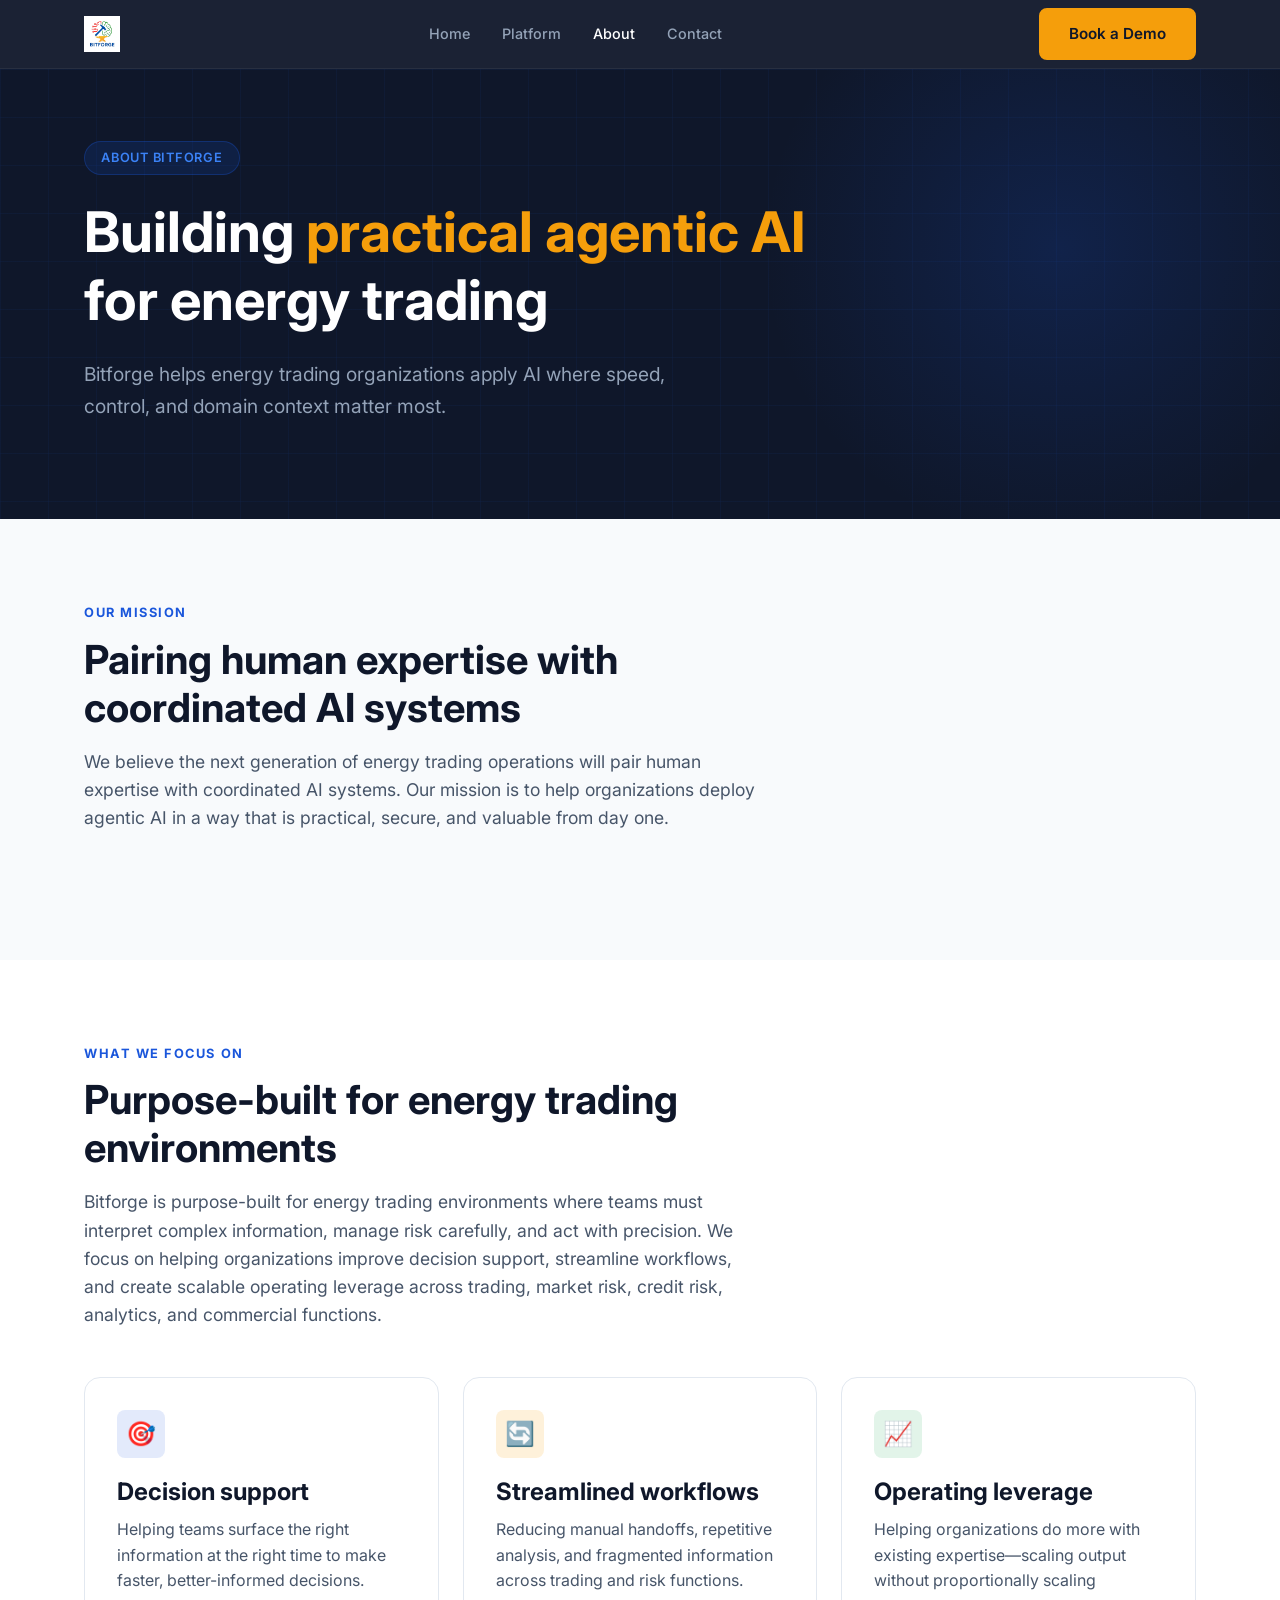
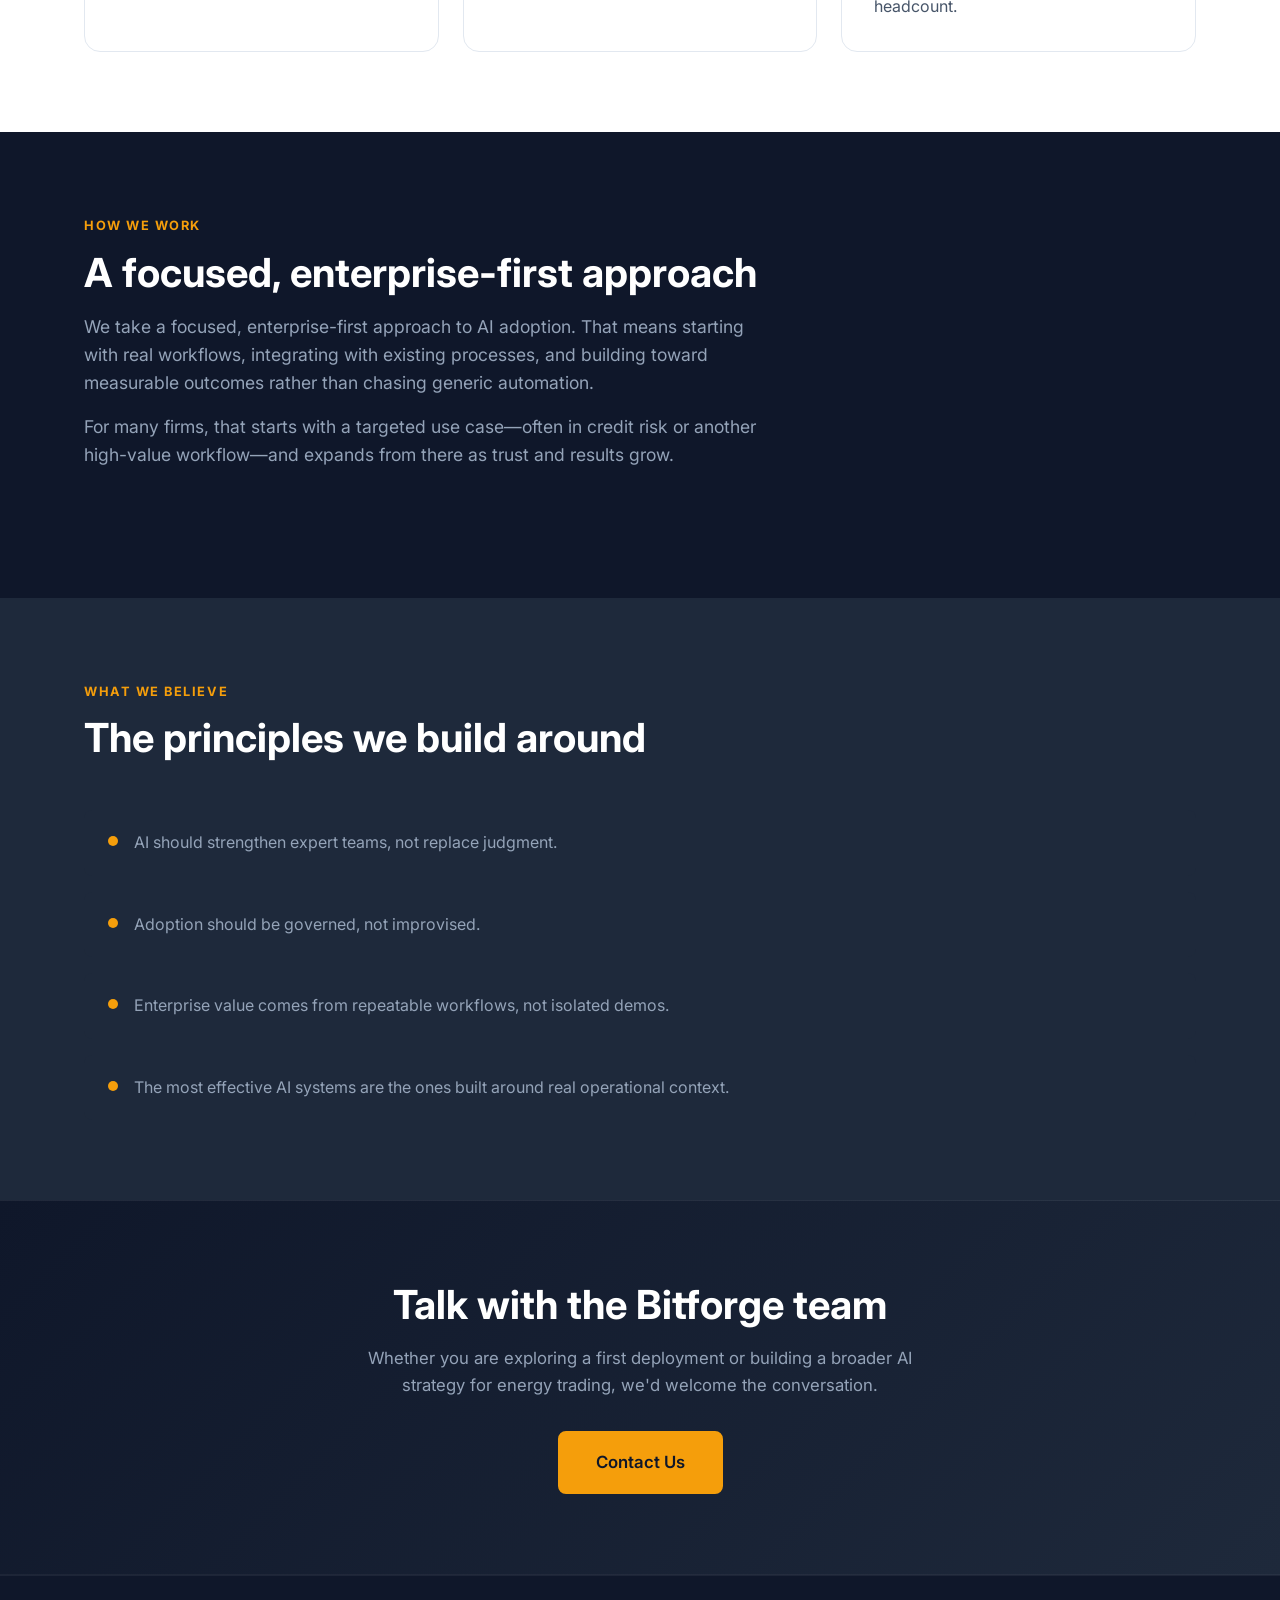
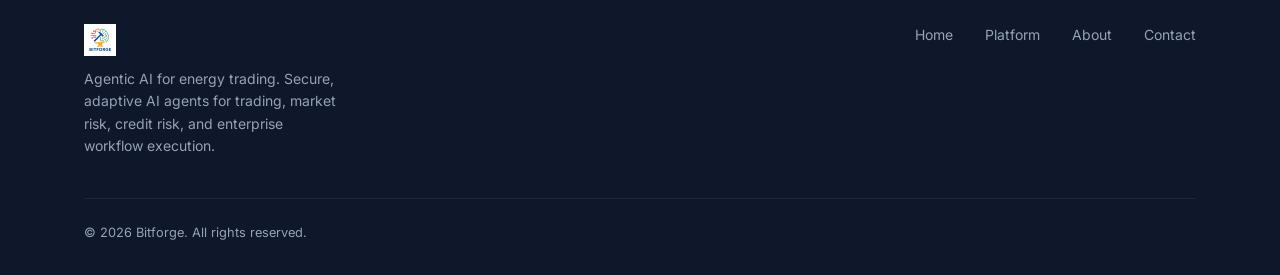
==== about.html @ 6496f8df "Initial commit — BitForge AGI website HTML/CSS/JS static site with homepage, about, platform, and co" ====
<!DOCTYPE html>
<html lang="en">
<head>
  <meta charset="UTF-8" />
  <meta name="viewport" content="width=device-width, initial-scale=1.0" />
  <title>About — Bitforge</title>
  <meta name="description" content="Building practical agentic AI for energy trading. Bitforge helps energy trading organizations apply AI where speed, control, and domain context matter most." />
  <link rel="icon" type="image/png" href="assets/bitforgelogo.png" />
  <link rel="preconnect" href="https://fonts.googleapis.com" />
  <link rel="preconnect" href="https://fonts.gstatic.com" crossorigin />
  <link href="https://fonts.googleapis.com/css2?family=Inter:wght@400;500;600;700;800&display=swap" rel="stylesheet" />
  <link rel="stylesheet" href="css/styles.css" />
</head>
<body>

  <!-- ===== NAV ===== -->
  <nav class="nav" role="navigation" aria-label="Main navigation">
    <div class="container nav-inner">
      <a href="index.html" class="nav-logo" aria-label="Bitforge home">
        <img src="assets/bitforgelogo.png" alt="Bitforge logo" />
      </a>
      <ul class="nav-links" role="list">
        <li><a href="index.html">Home</a></li>
        <li><a href="platform.html">Platform</a></li>
        <li><a href="about.html">About</a></li>
        <li><a href="contact.html">Contact</a></li>
      </ul>
      <a href="contact.html" class="btn btn-gold nav-cta">Book a Demo</a>
      <button class="nav-toggle" id="navToggle" aria-label="Toggle menu" aria-expanded="false">
        <span></span><span></span><span></span>
      </button>
    </div>
    <div class="nav-mobile" id="navMobile">
      <a href="index.html">Home</a>
      <a href="platform.html">Platform</a>
      <a href="about.html">About</a>
      <a href="contact.html">Contact</a>
      <a href="contact.html" class="btn btn-gold">Book a Demo</a>
    </div>
  </nav>

  <!-- ===== HERO ===== -->
  <section class="hero hero-sm">
    <div class="container">
      <div class="hero-eyebrow">About Bitforge</div>
      <h1>Building <span class="accent">practical agentic AI</span> for energy trading</h1>
      <p class="hero-sub">
        Bitforge helps energy trading organizations apply AI where speed, control, and domain context matter most.
      </p>
    </div>
  </section>

  <!-- ===== MISSION ===== -->
  <section class="section-light">
    <div class="container">
      <div class="section-header">
        <span class="section-label">Our mission</span>
        <h2>Pairing human expertise with coordinated AI systems</h2>
        <p>
          We believe the next generation of energy trading operations will pair human expertise with coordinated AI systems. Our mission is to help organizations deploy agentic AI in a way that is practical, secure, and valuable from day one.
        </p>
      </div>
    </div>
  </section>

  <!-- ===== WHAT WE FOCUS ON ===== -->
  <section>
    <div class="container">
      <div class="section-header">
        <span class="section-label">What we focus on</span>
        <h2>Purpose-built for energy trading environments</h2>
        <p>
          Bitforge is purpose-built for energy trading environments where teams must interpret complex information, manage risk carefully, and act with precision. We focus on helping organizations improve decision support, streamline workflows, and create scalable operating leverage across trading, market risk, credit risk, analytics, and commercial functions.
        </p>
      </div>

      <div class="card-grid card-grid-3">
        <div class="card fade-in">
          <div class="card-icon icon-blue">🎯</div>
          <h3>Decision support</h3>
          <p>Helping teams surface the right information at the right time to make faster, better-informed decisions.</p>
        </div>
        <div class="card fade-in">
          <div class="card-icon icon-gold">🔄</div>
          <h3>Streamlined workflows</h3>
          <p>Reducing manual handoffs, repetitive analysis, and fragmented information across trading and risk functions.</p>
        </div>
        <div class="card fade-in">
          <div class="card-icon icon-green">📈</div>
          <h3>Operating leverage</h3>
          <p>Helping organizations do more with existing expertise—scaling output without proportionally scaling headcount.</p>
        </div>
      </div>
    </div>
  </section>

  <!-- ===== HOW WE WORK ===== -->
  <section class="section-dark">
    <div class="container">
      <div class="section-header">
        <span class="section-label">How we work</span>
        <h2>A focused, enterprise-first approach</h2>
        <p>
          We take a focused, enterprise-first approach to AI adoption. That means starting with real workflows, integrating with existing processes, and building toward measurable outcomes rather than chasing generic automation.
        </p>
        <p style="margin-top: 16px;">
          For many firms, that starts with a targeted use case—often in credit risk or another high-value workflow—and expands from there as trust and results grow.
        </p>
      </div>
    </div>
  </section>

  <!-- ===== WHAT WE BELIEVE ===== -->
  <section class="section-mid">
    <div class="container">
      <div class="section-header">
        <span class="section-label">What we believe</span>
        <h2>The principles we build around</h2>
      </div>

      <div class="beliefs">
        <div class="belief-item fade-in">
          <div class="belief-dot"></div>
          <p>AI should strengthen expert teams, not replace judgment.</p>
        </div>
        <div class="belief-item fade-in">
          <div class="belief-dot"></div>
          <p>Adoption should be governed, not improvised.</p>
        </div>
        <div class="belief-item fade-in">
          <div class="belief-dot"></div>
          <p>Enterprise value comes from repeatable workflows, not isolated demos.</p>
        </div>
        <div class="belief-item fade-in">
          <div class="belief-dot"></div>
          <p>The most effective AI systems are the ones built around real operational context.</p>
        </div>
      </div>
    </div>
  </section>

  <!-- ===== CTA ===== -->
  <section class="cta-banner">
    <div class="container">
      <h2>Talk with the Bitforge team</h2>
      <p>Whether you are exploring a first deployment or building a broader AI strategy for energy trading, we'd welcome the conversation.</p>
      <a href="contact.html" class="btn btn-gold btn-lg">Contact Us</a>
    </div>
  </section>

  <!-- ===== FOOTER ===== -->
  <footer class="footer">
    <div class="container">
      <div class="footer-inner">
        <div class="footer-brand">
          <img src="assets/bitforgelogo.png" alt="Bitforge" />
          <p>Agentic AI for energy trading. Secure, adaptive AI agents for trading, market risk, credit risk, and enterprise workflow execution.</p>
        </div>
        <nav class="footer-nav" aria-label="Footer navigation">
          <a href="index.html">Home</a>
          <a href="platform.html">Platform</a>
          <a href="about.html">About</a>
          <a href="contact.html">Contact</a>
        </nav>
      </div>
      <div class="footer-bottom">
        <p>&copy; <span id="year"></span> Bitforge. All rights reserved.</p>
      </div>
    </div>
  </footer>

  <script src="js/main.js"></script>
  <script>document.getElementById('year').textContent = new Date().getFullYear();</script>
</body>
</html>
---- css/styles.css ----
/* ============================================================
   BITFORGE — Main Stylesheet
   ============================================================ */

/* ---------- Variables ---------- */
:root {
  --blue:        #1A56DB;
  --blue-dark:   #1341B0;
  --blue-light:  #3B82F6;
  --gold:        #F59E0B;
  --gold-dark:   #D97706;
  --red:         #DC2626;
  --green:       #16A34A;

  --navy:        #0F172A;
  --navy-mid:    #1E293B;
  --navy-light:  #334155;
  --slate:       #475569;
  --muted:       #94A3B8;
  --border:      #E2E8F0;
  --bg-light:    #F8FAFC;
  --white:       #FFFFFF;

  --font-sans:   'Inter', system-ui, -apple-system, sans-serif;
  --radius:      8px;
  --radius-lg:   16px;
  --transition:  0.2s ease;
  --shadow-sm:   0 1px 3px rgba(0,0,0,0.08);
  --shadow-md:   0 4px 16px rgba(0,0,0,0.12);
  --shadow-lg:   0 16px 48px rgba(0,0,0,0.18);
}

/* ---------- Reset ---------- */
*, *::before, *::after { box-sizing: border-box; margin: 0; padding: 0; }

html { scroll-behavior: smooth; font-size: 16px; }

body {
  font-family: var(--font-sans);
  color: var(--navy);
  background: var(--white);
  line-height: 1.6;
  -webkit-font-smoothing: antialiased;
}

img { display: block; max-width: 100%; }
a { color: inherit; text-decoration: none; }
ul { list-style: none; }

/* ---------- Typography ---------- */
h1, h2, h3, h4 { line-height: 1.2; font-weight: 700; }

h1 { font-size: clamp(2rem, 5vw, 3.5rem); }
h2 { font-size: clamp(1.5rem, 3.5vw, 2.5rem); }
h3 { font-size: clamp(1.125rem, 2vw, 1.5rem); }
h4 { font-size: 1.1rem; }

p { color: var(--slate); }

.text-white p, .text-white { color: var(--white); }
.text-muted { color: var(--muted); }
.text-blue  { color: var(--blue); }
.text-gold  { color: var(--gold); }

/* ---------- Layout ---------- */
.container {
  max-width: 1160px;
  margin: 0 auto;
  padding: 0 24px;
}

section { padding: 80px 0; }

.section-label {
  display: inline-block;
  font-size: 0.8rem;
  font-weight: 700;
  letter-spacing: 0.12em;
  text-transform: uppercase;
  color: var(--blue);
  margin-bottom: 12px;
}

.section-header {
  max-width: 680px;
  margin-bottom: 48px;
}

.section-header h2 { margin-bottom: 16px; }
.section-header p { font-size: 1.1rem; }

.section-header.centered {
  text-align: center;
  margin-left: auto;
  margin-right: auto;
}

/* ---------- Buttons ---------- */
.btn {
  display: inline-flex;
  align-items: center;
  gap: 8px;
  padding: 12px 28px;
  border-radius: var(--radius);
  font-size: 0.95rem;
  font-weight: 600;
  cursor: pointer;
  border: 2px solid transparent;
  transition: background var(--transition), color var(--transition),
              border-color var(--transition), transform var(--transition);
  white-space: nowrap;
}

.btn:hover { transform: translateY(-1px); }
.btn:active { transform: translateY(0); }

.btn-primary {
  background: var(--blue);
  color: var(--white);
  border-color: var(--blue);
}
.btn-primary:hover {
  background: var(--blue-dark);
  border-color: var(--blue-dark);
}

.btn-gold {
  background: var(--gold);
  color: var(--navy);
  border-color: var(--gold);
}
.btn-gold:hover {
  background: var(--gold-dark);
  border-color: var(--gold-dark);
}

.btn-outline {
  background: transparent;
  color: var(--white);
  border-color: rgba(255,255,255,0.5);
}
.btn-outline:hover {
  border-color: var(--white);
  background: rgba(255,255,255,0.08);
}

.btn-outline-dark {
  background: transparent;
  color: var(--blue);
  border-color: var(--blue);
}
.btn-outline-dark:hover {
  background: var(--blue);
  color: var(--white);
}

.btn-lg { padding: 16px 36px; font-size: 1.05rem; }

.btn-group {
  display: flex;
  flex-wrap: wrap;
  gap: 12px;
  align-items: center;
}

/* ---------- Navigation ---------- */
.nav {
  position: sticky;
  top: 0;
  z-index: 100;
  background: rgba(15,23,42,0.95);
  backdrop-filter: blur(12px);
  border-bottom: 1px solid rgba(255,255,255,0.06);
}

.nav-inner {
  display: flex;
  align-items: center;
  justify-content: space-between;
  height: 68px;
}

.nav-logo {
  display: flex;
  align-items: center;
  gap: 10px;
}

.nav-logo img {
  height: 36px;
  width: auto;
  /* logo has white bg — invert only needed if bg is dark */
}

.nav-logo span {
  font-size: 1.25rem;
  font-weight: 800;
  color: var(--white);
  letter-spacing: -0.02em;
}

.nav-links {
  display: flex;
  align-items: center;
  gap: 32px;
}

.nav-links a {
  color: var(--muted);
  font-size: 0.9rem;
  font-weight: 500;
  transition: color var(--transition);
}

.nav-links a:hover,
.nav-links a.active { color: var(--white); }

.nav-cta { margin-left: 8px; }

/* Mobile hamburger */
.nav-toggle {
  display: none;
  flex-direction: column;
  gap: 5px;
  cursor: pointer;
  background: none;
  border: none;
  padding: 4px;
}

.nav-toggle span {
  display: block;
  width: 24px;
  height: 2px;
  background: var(--white);
  border-radius: 2px;
  transition: transform var(--transition), opacity var(--transition);
}

.nav-toggle.open span:nth-child(1) { transform: translateY(7px) rotate(45deg); }
.nav-toggle.open span:nth-child(2) { opacity: 0; }
.nav-toggle.open span:nth-child(3) { transform: translateY(-7px) rotate(-45deg); }

/* Mobile drawer */
.nav-mobile {
  display: none;
  flex-direction: column;
  gap: 0;
  background: var(--navy-mid);
  border-top: 1px solid rgba(255,255,255,0.06);
  padding: 16px 24px 24px;
}

.nav-mobile a {
  color: var(--muted);
  padding: 12px 0;
  font-weight: 500;
  border-bottom: 1px solid rgba(255,255,255,0.05);
  transition: color var(--transition);
}

.nav-mobile a:last-child { border-bottom: none; }
.nav-mobile a:hover { color: var(--white); }
.nav-mobile .btn { margin-top: 12px; width: 100%; justify-content: center; }

/* ---------- Hero ---------- */
.hero {
  background: var(--navy);
  padding: 100px 0 80px;
  position: relative;
  overflow: hidden;
}

/* Subtle grid pattern */
.hero::before {
  content: '';
  position: absolute;
  inset: 0;
  background-image:
    linear-gradient(rgba(26,86,219,0.06) 1px, transparent 1px),
    linear-gradient(90deg, rgba(26,86,219,0.06) 1px, transparent 1px);
  background-size: 48px 48px;
  pointer-events: none;
}

/* Glow blob */
.hero::after {
  content: '';
  position: absolute;
  top: -120px;
  right: -80px;
  width: 600px;
  height: 600px;
  background: radial-gradient(circle, rgba(26,86,219,0.18) 0%, transparent 70%);
  pointer-events: none;
}

.hero .container { position: relative; z-index: 1; }

.hero-eyebrow {
  display: inline-flex;
  align-items: center;
  gap: 8px;
  background: rgba(26,86,219,0.15);
  border: 1px solid rgba(26,86,219,0.3);
  border-radius: 999px;
  padding: 6px 16px;
  font-size: 0.8rem;
  font-weight: 600;
  color: var(--blue-light);
  letter-spacing: 0.06em;
  text-transform: uppercase;
  margin-bottom: 24px;
}

.hero h1 {
  color: var(--white);
  max-width: 760px;
  margin-bottom: 24px;
}

.hero h1 .accent { color: var(--gold); }

.hero-sub {
  font-size: clamp(1rem, 2vw, 1.2rem);
  color: var(--muted);
  max-width: 600px;
  margin-bottom: 36px;
  line-height: 1.7;
}

.hero-support {
  margin-top: 40px;
  padding-top: 32px;
  border-top: 1px solid rgba(255,255,255,0.08);
  font-size: 0.85rem;
  color: var(--muted);
}

/* ---------- Cards ---------- */
.card-grid {
  display: grid;
  gap: 24px;
}

.card-grid-2 { grid-template-columns: repeat(2, 1fr); }
.card-grid-3 { grid-template-columns: repeat(3, 1fr); }
.card-grid-4 { grid-template-columns: repeat(4, 1fr); }

.card {
  background: var(--white);
  border: 1px solid var(--border);
  border-radius: var(--radius-lg);
  padding: 32px;
  transition: box-shadow var(--transition), transform var(--transition);
}

.card:hover {
  box-shadow: var(--shadow-md);
  transform: translateY(-2px);
}

.card-dark {
  background: var(--navy-mid);
  border-color: rgba(255,255,255,0.06);
}

.card-dark h3, .card-dark h4 { color: var(--white); }
.card-dark p { color: var(--muted); }

.card-icon {
  width: 48px;
  height: 48px;
  border-radius: var(--radius);
  display: flex;
  align-items: center;
  justify-content: center;
  margin-bottom: 20px;
  font-size: 1.5rem;
}

.icon-blue  { background: rgba(26,86,219,0.12); }
.icon-gold  { background: rgba(245,158,11,0.15); }
.icon-green { background: rgba(22,163,74,0.12); }
.icon-red   { background: rgba(220,38,38,0.10); }

.card h3 { margin-bottom: 10px; }
.card h4 { margin-bottom: 8px; }

/* ---------- Dark sections ---------- */
.section-dark {
  background: var(--navy);
  color: var(--white);
}

.section-dark .section-label { color: var(--gold); }
.section-dark h2, .section-dark h3 { color: var(--white); }
.section-dark p { color: var(--muted); }

.section-mid {
  background: var(--navy-mid);
}
.section-mid h2, .section-mid h3 { color: var(--white); }
.section-mid p { color: var(--muted); }
.section-mid .section-label { color: var(--gold); }

.section-light { background: var(--bg-light); }

/* ---------- Steps ---------- */
.steps { display: flex; flex-direction: column; gap: 0; }

.step {
  display: flex;
  gap: 28px;
  padding: 32px 0;
  border-bottom: 1px solid var(--border);
}

.step:last-child { border-bottom: none; }

.step-num {
  flex-shrink: 0;
  width: 48px;
  height: 48px;
  border-radius: 50%;
  background: var(--blue);
  color: var(--white);
  font-weight: 800;
  font-size: 1.1rem;
  display: flex;
  align-items: center;
  justify-content: center;
}

.step-body h3 { margin-bottom: 8px; }

/* ---------- Outcomes / Stats ---------- */
.outcomes-list {
  display: grid;
  grid-template-columns: repeat(auto-fit, minmax(200px, 1fr));
  gap: 16px;
}

.outcome-item {
  padding: 20px 24px;
  border-radius: var(--radius);
  border-left: 3px solid var(--gold);
  background: var(--navy-mid);
}

.outcome-item p {
  color: var(--white);
  font-weight: 500;
  font-size: 0.95rem;
}

/* ---------- Beliefs ---------- */
.beliefs { display: flex; flex-direction: column; gap: 16px; }

.belief-item {
  display: flex;
  align-items: flex-start;
  gap: 16px;
  padding: 20px 24px;
  border-radius: var(--radius);
  background: var(--navy-mid);
}

.belief-dot {
  flex-shrink: 0;
  width: 10px;
  height: 10px;
  border-radius: 50%;
  background: var(--gold);
  margin-top: 6px;
}

.belief-item p {
  color: var(--muted);
  margin: 0;
}

/* ---------- CTA Banner ---------- */
.cta-banner {
  background: linear-gradient(135deg, var(--navy) 0%, var(--navy-mid) 100%);
  border-top: 1px solid rgba(255,255,255,0.06);
  border-bottom: 1px solid rgba(255,255,255,0.06);
  padding: 80px 0;
  text-align: center;
}

.cta-banner h2 { color: var(--white); margin-bottom: 16px; }
.cta-banner p  { color: var(--muted); max-width: 560px; margin: 0 auto 32px; font-size: 1.05rem; }

/* ---------- Contact Form ---------- */
.contact-layout {
  display: grid;
  grid-template-columns: 1fr 1.4fr;
  gap: 64px;
  align-items: start;
}

.contact-info h3 { color: var(--white); margin-bottom: 16px; }
.contact-info p  { color: var(--muted); margin-bottom: 24px; }

.expect-list { display: flex; flex-direction: column; gap: 16px; }

.expect-item {
  display: flex;
  gap: 14px;
  align-items: flex-start;
}

.expect-num {
  flex-shrink: 0;
  width: 28px;
  height: 28px;
  border-radius: 50%;
  background: rgba(245,158,11,0.2);
  color: var(--gold);
  font-weight: 700;
  font-size: 0.8rem;
  display: flex;
  align-items: center;
  justify-content: center;
}

.expect-item p {
  color: var(--muted);
  font-size: 0.9rem;
  margin: 0;
  padding-top: 4px;
}

.form-card {
  background: var(--white);
  border-radius: var(--radius-lg);
  padding: 40px;
  box-shadow: var(--shadow-lg);
}

.form-card h3 { margin-bottom: 28px; color: var(--navy); }

.form-row { display: grid; grid-template-columns: 1fr 1fr; gap: 16px; }

.form-group {
  display: flex;
  flex-direction: column;
  gap: 6px;
  margin-bottom: 16px;
}

.form-group.full { grid-column: 1 / -1; }

.form-group label {
  font-size: 0.85rem;
  font-weight: 600;
  color: var(--navy-light);
}

.form-group input,
.form-group select,
.form-group textarea {
  padding: 10px 14px;
  border: 1.5px solid var(--border);
  border-radius: var(--radius);
  font-family: var(--font-sans);
  font-size: 0.95rem;
  color: var(--navy);
  background: var(--white);
  transition: border-color var(--transition), box-shadow var(--transition);
  outline: none;
  width: 100%;
}

.form-group input:focus,
.form-group select:focus,
.form-group textarea:focus {
  border-color: var(--blue);
  box-shadow: 0 0 0 3px rgba(26,86,219,0.1);
}

.form-group textarea { resize: vertical; min-height: 120px; }

.form-note {
  font-size: 0.8rem;
  color: var(--muted);
  margin-top: 12px;
}

.form-success {
  display: none;
  text-align: center;
  padding: 32px;
  color: var(--green);
}

/* ---------- Footer ---------- */
.footer {
  background: var(--navy);
  border-top: 1px solid rgba(255,255,255,0.06);
  padding: 48px 0 32px;
}

.footer-inner {
  display: flex;
  justify-content: space-between;
  align-items: flex-start;
  gap: 40px;
  margin-bottom: 40px;
}

.footer-brand img {
  height: 32px;
  margin-bottom: 12px;
}

.footer-brand p {
  color: var(--muted);
  font-size: 0.875rem;
  max-width: 260px;
}

.footer-nav {
  display: flex;
  gap: 32px;
}

.footer-nav a {
  color: var(--muted);
  font-size: 0.875rem;
  transition: color var(--transition);
}

.footer-nav a:hover { color: var(--white); }

.footer-bottom {
  border-top: 1px solid rgba(255,255,255,0.06);
  padding-top: 24px;
  display: flex;
  justify-content: space-between;
  align-items: center;
}

.footer-bottom p {
  color: var(--muted);
  font-size: 0.8rem;
}

/* ---------- Page hero variants ---------- */
.hero-sm { padding: 72px 0 60px; }

/* ---------- Divider ---------- */
.divider { height: 1px; background: var(--border); }

/* ---------- Responsive ---------- */
@media (max-width: 1024px) {
  .card-grid-4 { grid-template-columns: repeat(2, 1fr); }
  .contact-layout { grid-template-columns: 1fr; gap: 40px; }
}

@media (max-width: 768px) {
  section { padding: 60px 0; }
  .hero { padding: 72px 0 56px; }

  .nav-links, .nav-cta { display: none; }
  .nav-toggle { display: flex; }
  .nav-mobile.open { display: flex; }

  .card-grid-2,
  .card-grid-3,
  .card-grid-4 { grid-template-columns: 1fr; }

  .form-row { grid-template-columns: 1fr; }
  .form-card { padding: 28px 20px; }

  .footer-inner { flex-direction: column; gap: 24px; }
  .footer-bottom { flex-direction: column; gap: 12px; text-align: center; }
  .footer-nav { flex-wrap: wrap; gap: 16px; }

  .outcomes-list { grid-template-columns: 1fr; }
}

@media (max-width: 480px) {
  .btn-group { flex-direction: column; }
  .btn-group .btn { width: 100%; justify-content: center; }
}
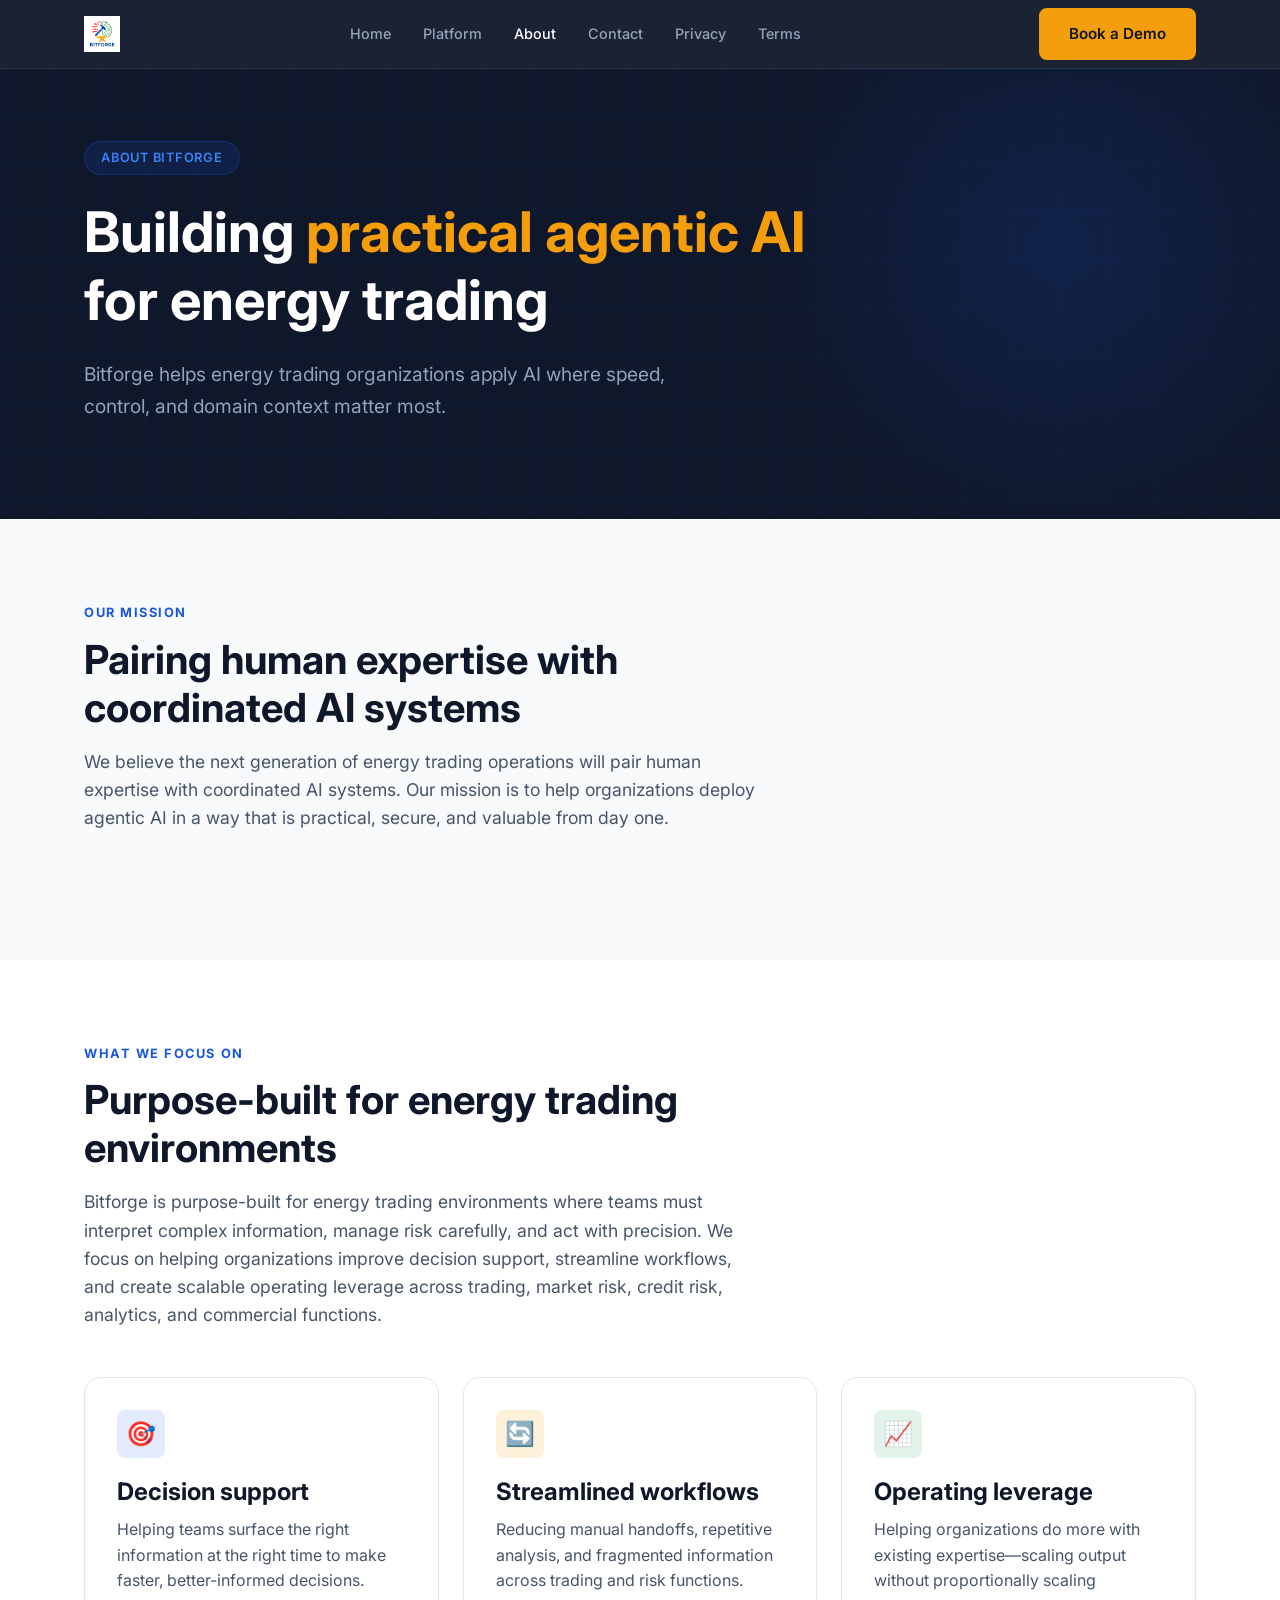
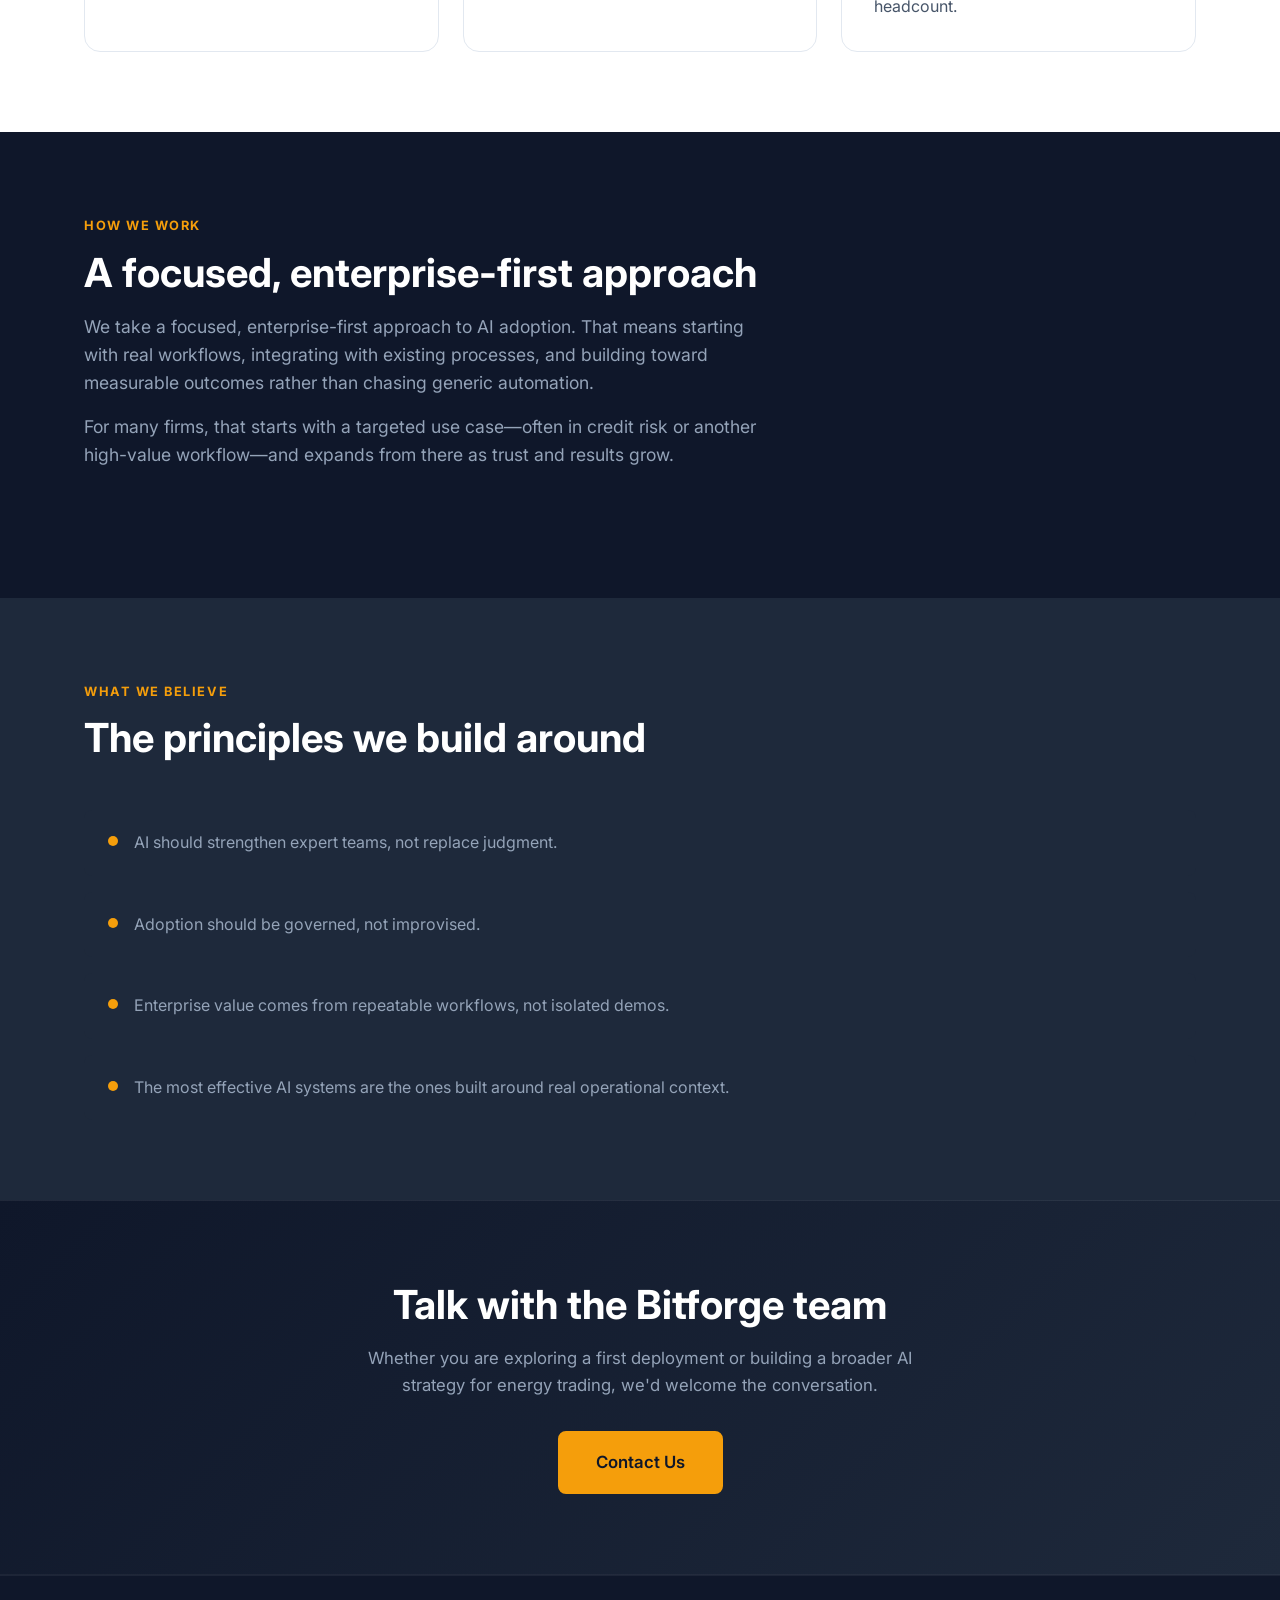
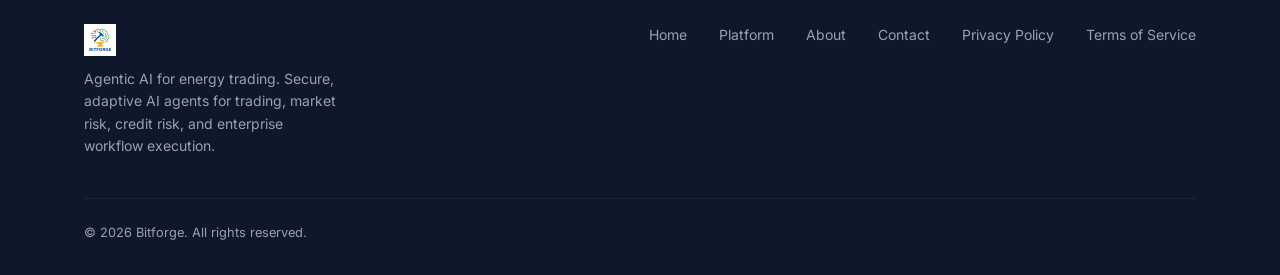
==== commit d493d298: "Add Privacy Policy and Terms of Service pages - Create privacy.html with full Privacy Policy for Bit" ====
--- a/about.html
+++ b/about.html
@@ -10,6 +10,12 @@
   <link rel="preconnect" href="https://fonts.gstatic.com" crossorigin />
   <link href="https://fonts.googleapis.com/css2?family=Inter:wght@400;500;600;700;800&display=swap" rel="stylesheet" />
   <link rel="stylesheet" href="css/styles.css" />
+  <!-- Azure Application Insights -->
+  <script type="text/javascript">
+  !(function(cfg){function e(){cfg.onInit&&cfg.onInit(n)}var x,w,D,t,E,d,I=window,v=document,T="script",u="ingestionendpoint",c="disableExceptionTracking",f=cfg.src||"https://js.monitor.azure.com/scripts/b/ai.2.min.js";if(I.skipAIData=!0,!cfg.name){var a=I.appInsights||I.applicationInsights;if(a)return a}window[(cfg.name="appInsightsSDK")]="appInsights";var n=window[window.appInsightsSDK]||{};if(n&&!n.initialize){var p=n.config||{};p.connectionString=cfg.connectionString||p.connectionString}(!n||!n.initialize)&&(n={cfg:cfg,queue:[],sv:"6",version:2,config:cfg.cfg,initialize:!0,_onerror:[],fn:n.fn||{},onInit:null,onAfterInit:null},d=v.createElement(T),x=v.getElementsByTagName(T),d.async=1,d.src=f,x[0].parentNode.insertBefore(d,x[0]),n._track=function(e){n.queue.push(e)},window.appInsights=n,n.queue=[]),[" Event","Metric","DependencyData","PageView","Exception","Trace"].forEach(function(e){n["track"+e]=function(){n.queue.push([e,arguments])}}),["flush","addTelemetryInitializer","setAuthenticatedUserContext","clearAuthenticatedUserContext"].forEach(function(e){n[e]=function(){n.queue.push([e,arguments])}}),e()}({
+    connectionString:"InstrumentationKey=758a205a-1f6e-4ffa-86d2-5860e098ecbf;IngestionEndpoint=https://eastus2-3.in.applicationinsights.azure.com/;LiveEndpoint=https://eastus2.livediagnostics.monitor.azure.com/;ApplicationId=5a18a78f-4966-4bd2-a1e3-d0a86cf0fdaa"
+  }));
+  </script>
 </head>
 <body>
 
@@ -24,6 +30,8 @@
         <li><a href="platform.html">Platform</a></li>
         <li><a href="about.html">About</a></li>
         <li><a href="contact.html">Contact</a></li>
+        <li><a href="privacy.html">Privacy</a></li>
+        <li><a href="terms.html">Terms</a></li>
       </ul>
       <a href="contact.html" class="btn btn-gold nav-cta">Book a Demo</a>
       <button class="nav-toggle" id="navToggle" aria-label="Toggle menu" aria-expanded="false">
@@ -35,6 +43,8 @@
       <a href="platform.html">Platform</a>
       <a href="about.html">About</a>
       <a href="contact.html">Contact</a>
+      <a href="privacy.html">Privacy</a>
+      <a href="terms.html">Terms</a>
       <a href="contact.html" class="btn btn-gold">Book a Demo</a>
     </div>
   </nav>
@@ -161,6 +171,8 @@
           <a href="platform.html">Platform</a>
           <a href="about.html">About</a>
           <a href="contact.html">Contact</a>
+          <a href="privacy.html">Privacy Policy</a>
+          <a href="terms.html">Terms of Service</a>
         </nav>
       </div>
       <div class="footer-bottom">
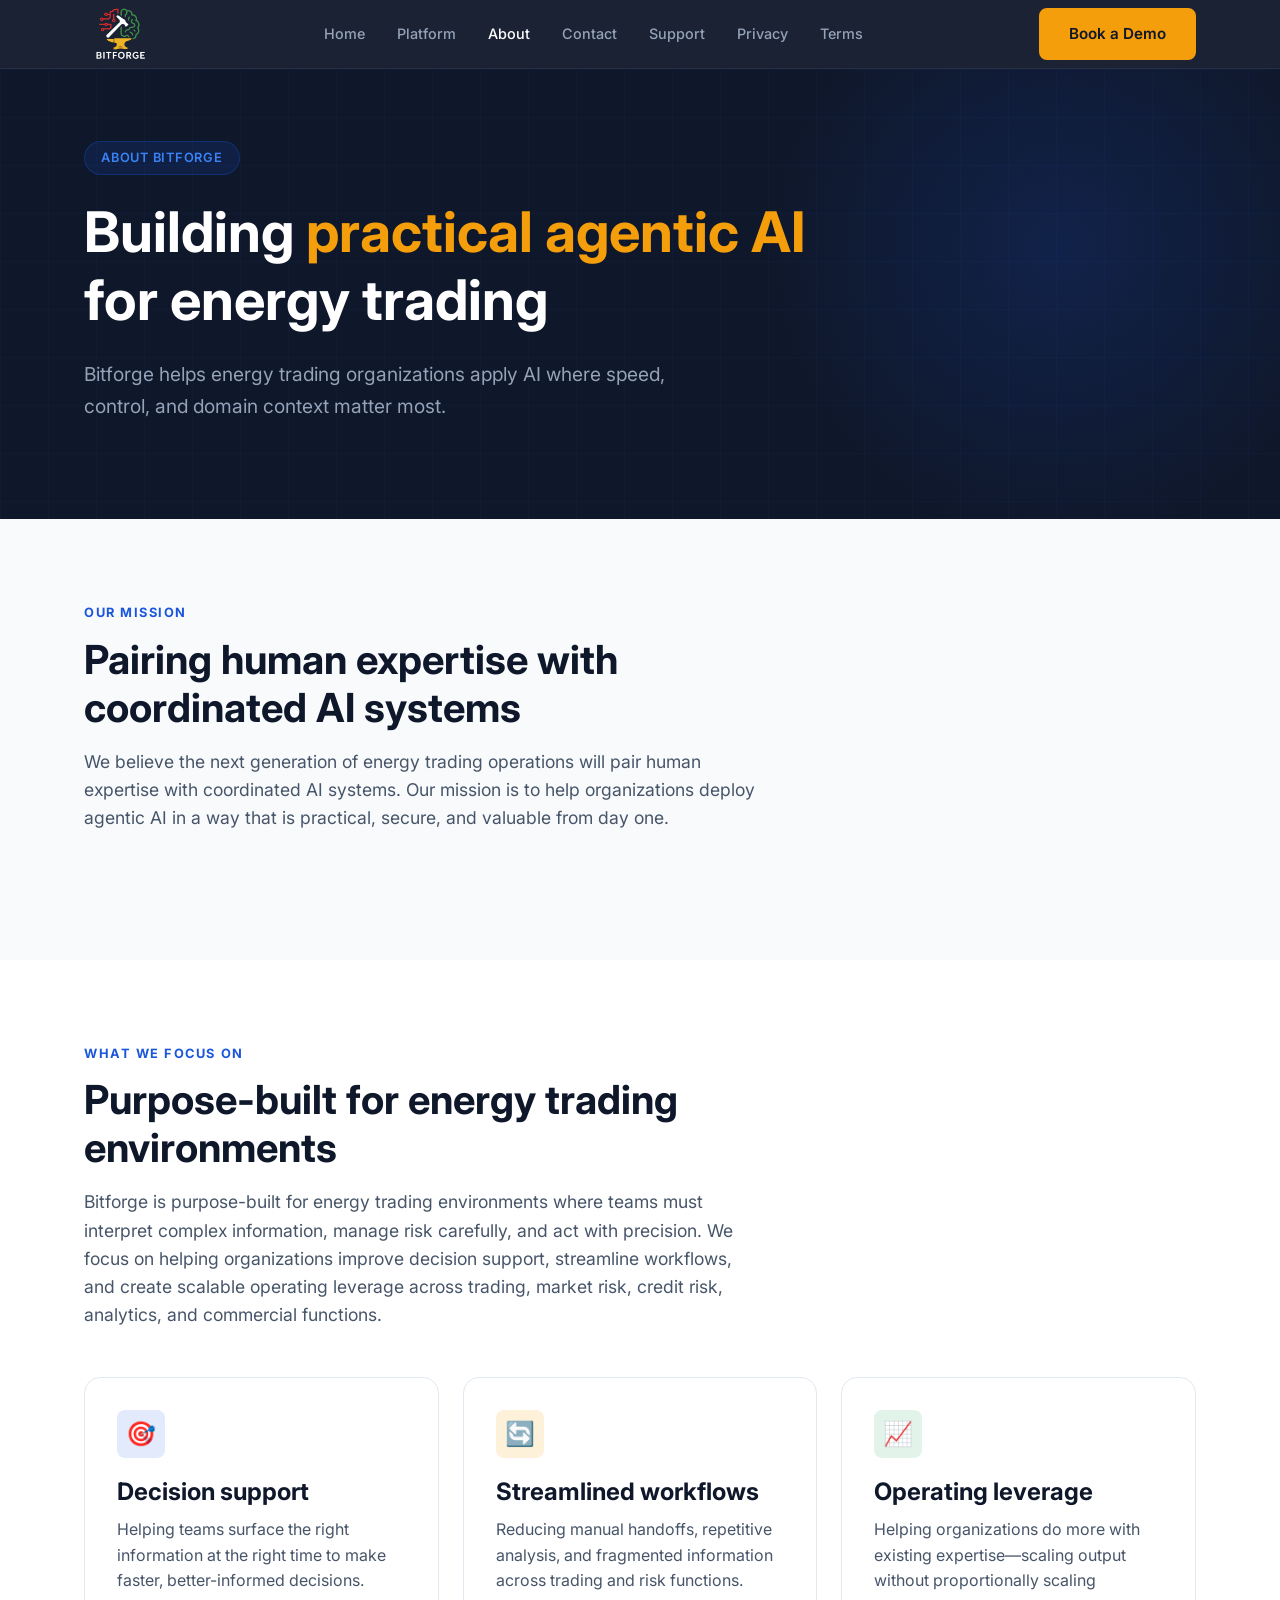
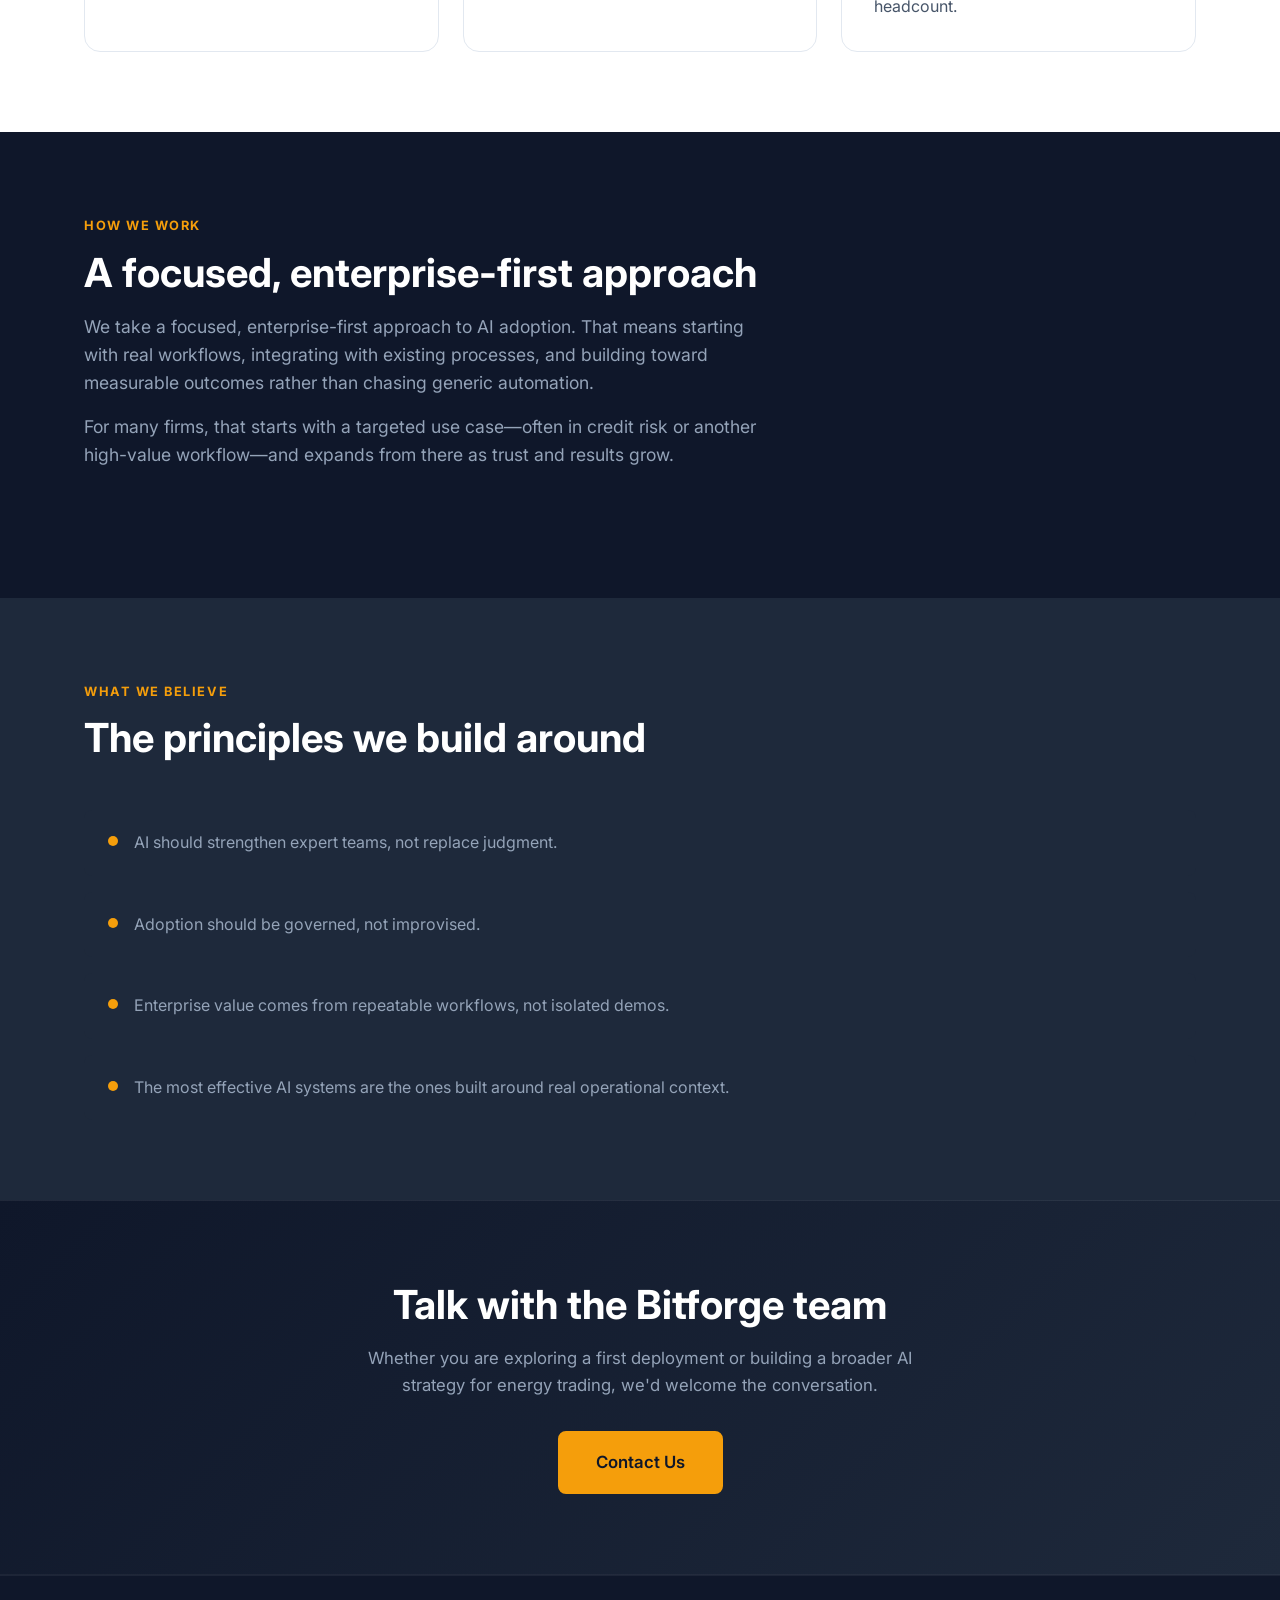
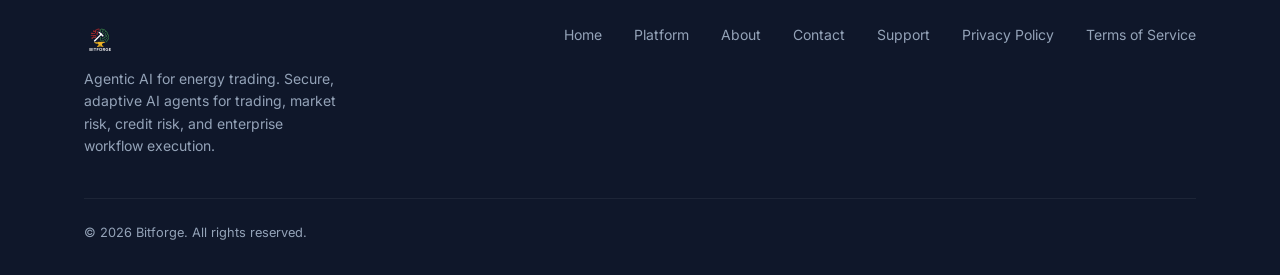
==== commit f0417fc5: "Add customer support page and whistleblower form link - Add support.html with contact info, response" ====
--- a/about.html
+++ b/about.html
@@ -30,6 +30,7 @@
         <li><a href="platform.html">Platform</a></li>
         <li><a href="about.html">About</a></li>
         <li><a href="contact.html">Contact</a></li>
+        <li><a href="support.html">Support</a></li>
         <li><a href="privacy.html">Privacy</a></li>
         <li><a href="terms.html">Terms</a></li>
       </ul>
@@ -43,6 +44,7 @@
       <a href="platform.html">Platform</a>
       <a href="about.html">About</a>
       <a href="contact.html">Contact</a>
+      <a href="support.html">Support</a>
       <a href="privacy.html">Privacy</a>
       <a href="terms.html">Terms</a>
       <a href="contact.html" class="btn btn-gold">Book a Demo</a>
@@ -171,6 +173,7 @@
           <a href="platform.html">Platform</a>
           <a href="about.html">About</a>
           <a href="contact.html">Contact</a>
+          <a href="support.html">Support</a>
           <a href="privacy.html">Privacy Policy</a>
           <a href="terms.html">Terms of Service</a>
         </nav>
--- a/css/styles.css
+++ b/css/styles.css
@@ -187,7 +187,7 @@
 }
 
 .nav-logo img {
-  height: 36px;
+  height: 72px;
   width: auto;
   /* logo has white bg — invert only needed if bg is dark */
 }
